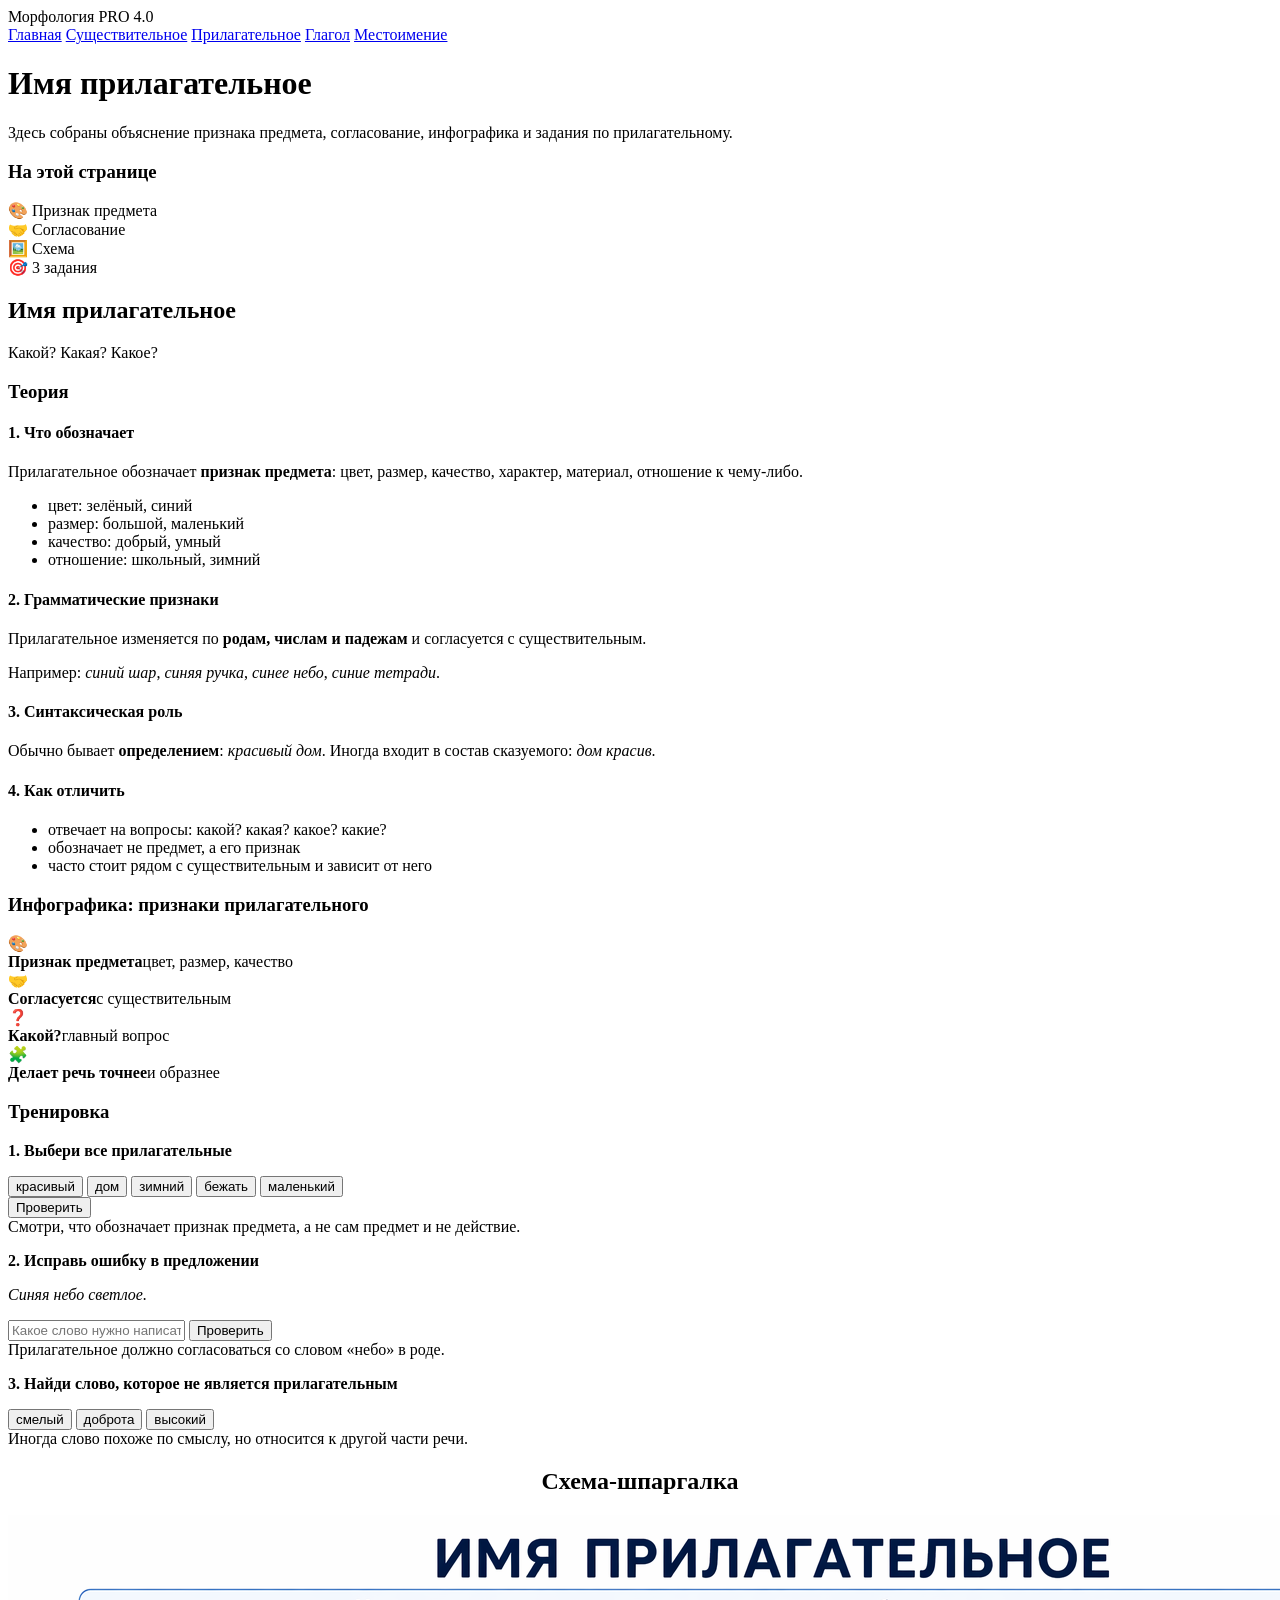
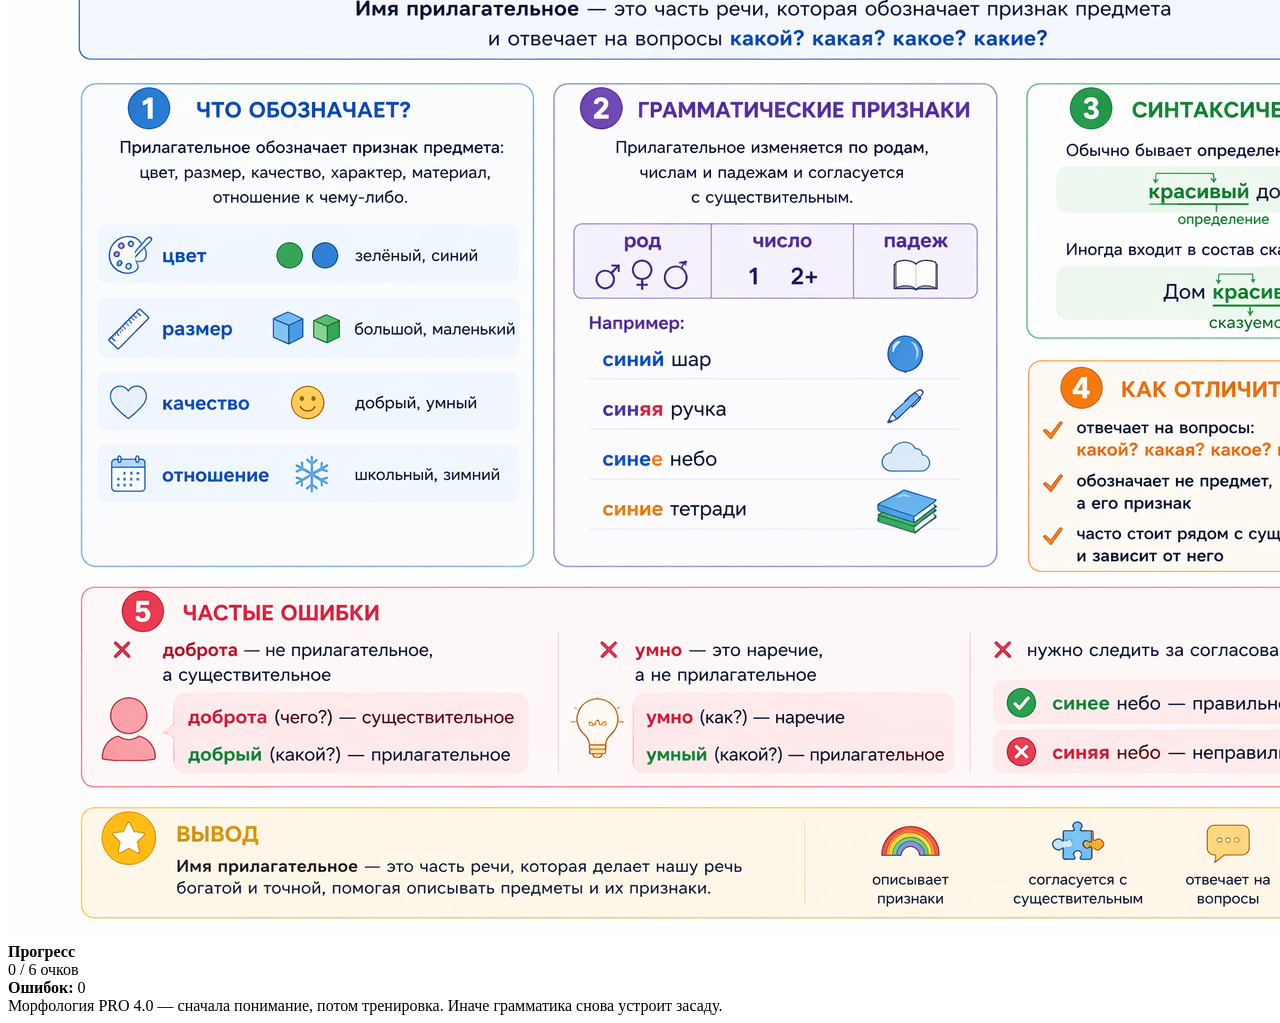
==== pages/adjective.html @ ce5824e8 "Add files via upload" ====
<!DOCTYPE html>
<html lang="ru">
<head>
  <meta charset="UTF-8" />
  <meta name="viewport" content="width=device-width, initial-scale=1.0" />
  <title>Имя прилагательное — Морфология PRO 4.0</title>
  <link rel="stylesheet" href="../assets/styles.css" />
</head>
<body data-max-score="6" data-storage-key="adjective">
<header>
  <div class="container">
    <div class="topbar">
      <div class="logo">Морфология PRO 4.0</div>
      <nav>
        <a href="../index.html">Главная</a>
        <a href="noun.html">Существительное</a>
        <a href="adjective.html">Прилагательное</a>
        <a href="verb.html">Глагол</a>
        <a href="pronoun.html">Местоимение</a>
      </nav>
    </div>

      <div class="hero">
        <div>
          <h1>Имя прилагательное</h1>
          <p>Здесь собраны объяснение признака предмета, согласование, инфографика и задания по прилагательному.</p>
        </div>
        <div class="hero-card">
          <h3>На этой странице</h3>
          <div class="hero-grid">
            <div class="hero-mini">🎨 Признак предмета</div>
            <div class="hero-mini">🤝 Согласование</div>
            <div class="hero-mini">🖼️ Схема</div>
            <div class="hero-mini">🎯 3 задания</div>
          </div>
        </div>
      </div>
    </div>
  </header>
  <main>
    <div class="container">
      <section class="section">
        <div class="section-head">
          <h2>Имя прилагательное</h2>
          <span class="tag">Какой? Какая? Какое?</span>
        </div>
        <div class="grid">
          <div>
            <article class="card">
              <h3>Теория</h3>
              <div class="theory-block">
                <h4>1. Что обозначает</h4>
                <p>Прилагательное обозначает <strong>признак предмета</strong>: цвет, размер, качество, характер, материал, отношение к чему-либо.</p>
                <ul>
                  <li>цвет: зелёный, синий</li>
                  <li>размер: большой, маленький</li>
                  <li>качество: добрый, умный</li>
                  <li>отношение: школьный, зимний</li>
                </ul>
              </div>
              <div class="theory-block">
                <h4>2. Грамматические признаки</h4>
                <p>Прилагательное изменяется по <strong>родам, числам и падежам</strong> и согласуется с существительным.</p>
                <p>Например: <em>синий шар</em>, <em>синяя ручка</em>, <em>синее небо</em>, <em>синие тетради</em>.</p>
              </div>
              <div class="theory-block">
                <h4>3. Синтаксическая роль</h4>
                <p>Обычно бывает <strong>определением</strong>: <em>красивый дом</em>. Иногда входит в состав сказуемого: <em>дом красив</em>.</p>
              </div>
              <div class="theory-block">
                <h4>4. Как отличить</h4>
                <ul>
                  <li>отвечает на вопросы: какой? какая? какое? какие?</li>
                  <li>обозначает не предмет, а его признак</li>
                  <li>часто стоит рядом с существительным и зависит от него</li>
                </ul>
              </div>
            </article>
            <article class="card infographic">
              <h3>Инфографика: признаки прилагательного</h3>
              <div class="info-grid">
                <div class="info-item"><div class="emoji">🎨</div><strong>Признак предмета</strong><span>цвет, размер, качество</span></div>
                <div class="info-item"><div class="emoji">🤝</div><strong>Согласуется</strong><span>с существительным</span></div>
                <div class="info-item"><div class="emoji">❓</div><strong>Какой?</strong><span>главный вопрос</span></div>
                <div class="info-item"><div class="emoji">🧩</div><strong>Делает речь точнее</strong><span>и образнее</span></div>
              </div>
            </article>
          </div>
          <aside class="card trainer-panel">
            <h3>Тренировка</h3>
            <div class="task" data-points="2">
              <p><strong>1. Выбери все прилагательные</strong></p>
              <div class="options multi-select" data-answer="красивый,зимний,маленький">
                <button class="option-btn">красивый</button>
                <button class="option-btn">дом</button>
                <button class="option-btn">зимний</button>
                <button class="option-btn">бежать</button>
                <button class="option-btn">маленький</button>
              </div>
              <button class="primary-btn check-multi">Проверить</button>
              <div class="result"></div>
              <div class="explain">Смотри, что обозначает признак предмета, а не сам предмет и не действие.</div>
            </div>
            <div class="task" data-points="2">
              <p><strong>2. Исправь ошибку в предложении</strong></p>
              <p><em>Синяя небо светлое.</em></p>
              <input type="text" class="free-input" data-answer="синее" placeholder="Какое слово нужно написать правильно?" />
              <button class="primary-btn check-input">Проверить</button>
              <div class="result"></div>
              <div class="explain">Прилагательное должно согласоваться со словом «небо» в роде.</div>
            </div>
            <div class="task" data-points="2">
              <p><strong>3. Найди слово, которое не является прилагательным</strong></p>
              <div class="options single-select" data-answer="доброта">
                <button class="option-btn">смелый</button>
                <button class="option-btn">доброта</button>
                <button class="option-btn">высокий</button>
              </div>
              <div class="result"></div>
              <div class="explain">Иногда слово похоже по смыслу, но относится к другой части речи.</div>
            </div>
          </aside>
        </div>
      </section>
      <section class="section">
        <h2 style="text-align:center;">Схема-шпаргалка</h2>
        <img src="../images/Имя прил. схема.png" class="zoom-img" alt="Схема: имя прилагательное" />
      </section>
      <div class="sticky-stats">
        <div><strong>Прогресс</strong><br><span id="stickyText">0 / 6 очков</span></div>
        <div class="progress-track"><div class="progress-fill" id="progressFill"></div></div>
        <div><strong>Ошибок:</strong> <span id="mistakeValue">0</span></div>
      </div>
    </div>
  </main>

<footer>
  Морфология PRO 4.0 — сначала понимание, потом тренировка. Иначе грамматика снова устроит засаду.
</footer>
<script src="../assets/page.js"></script>

</body>
</html>
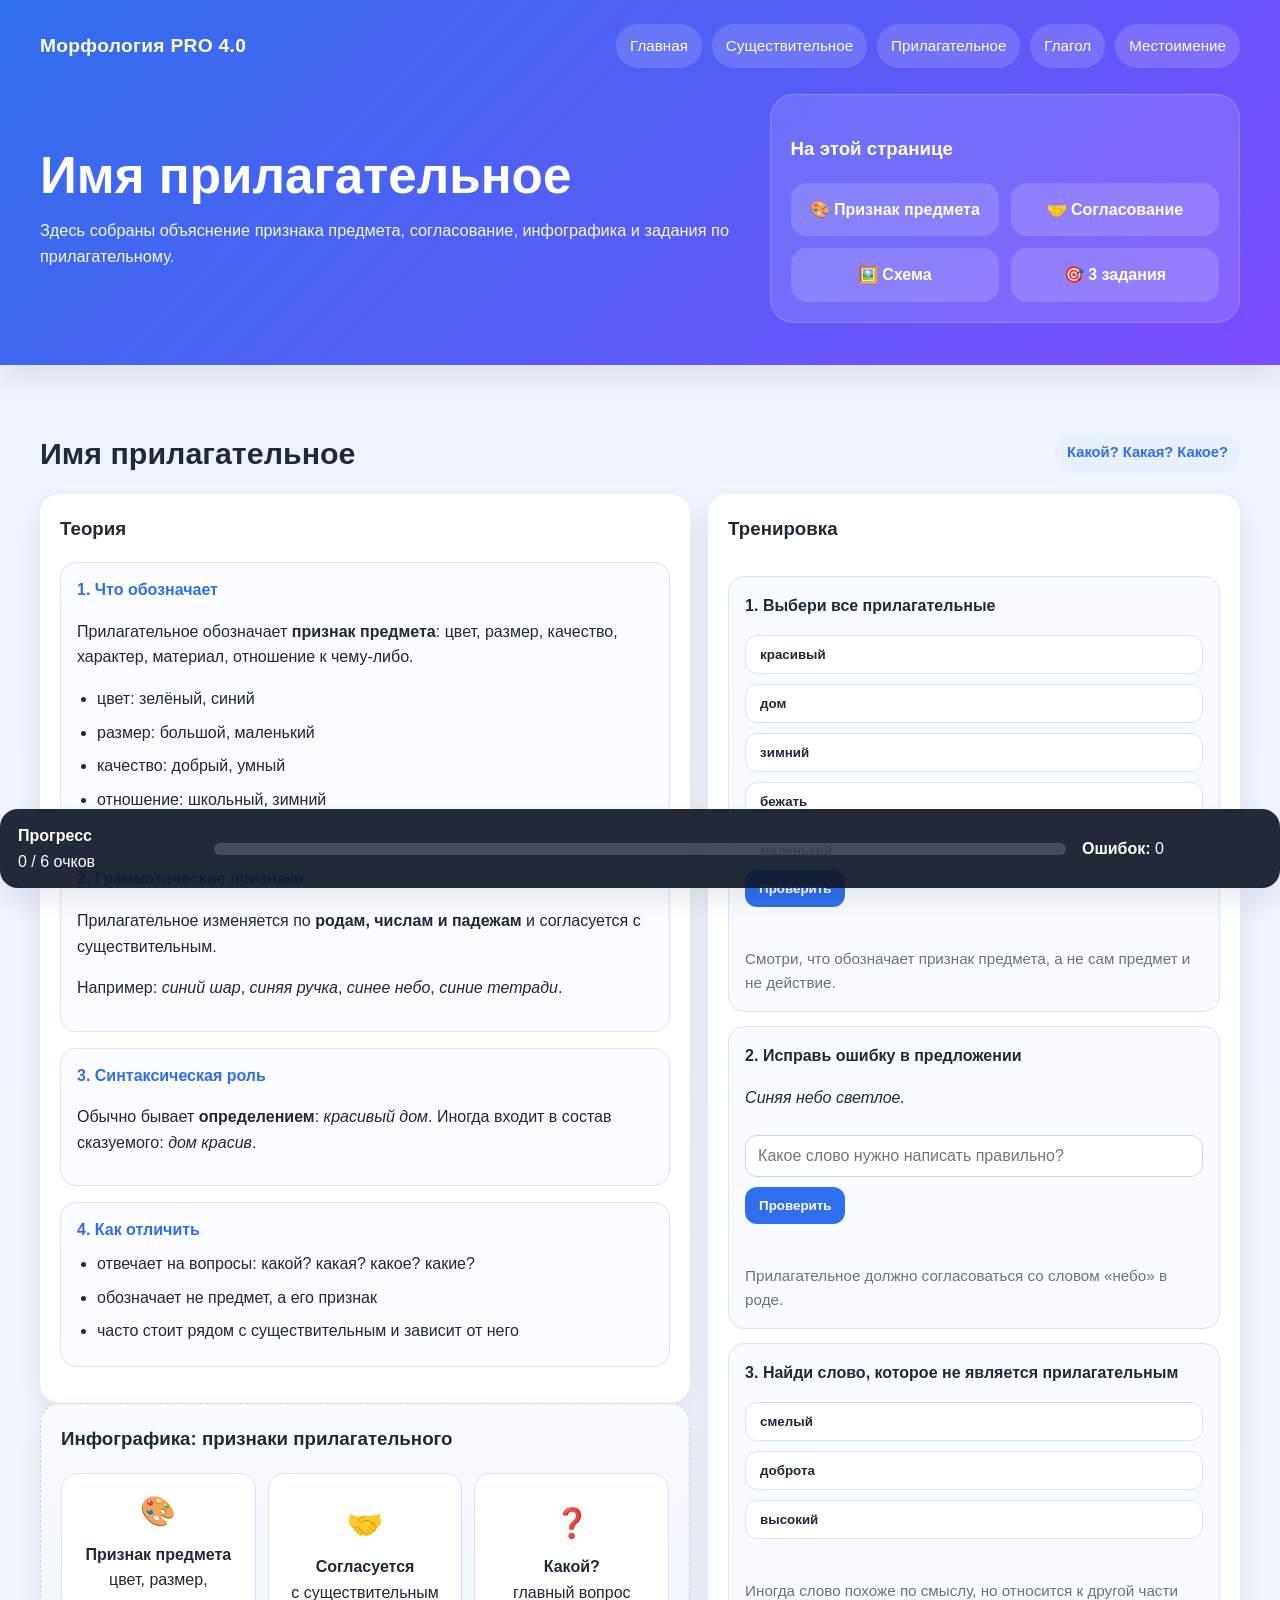
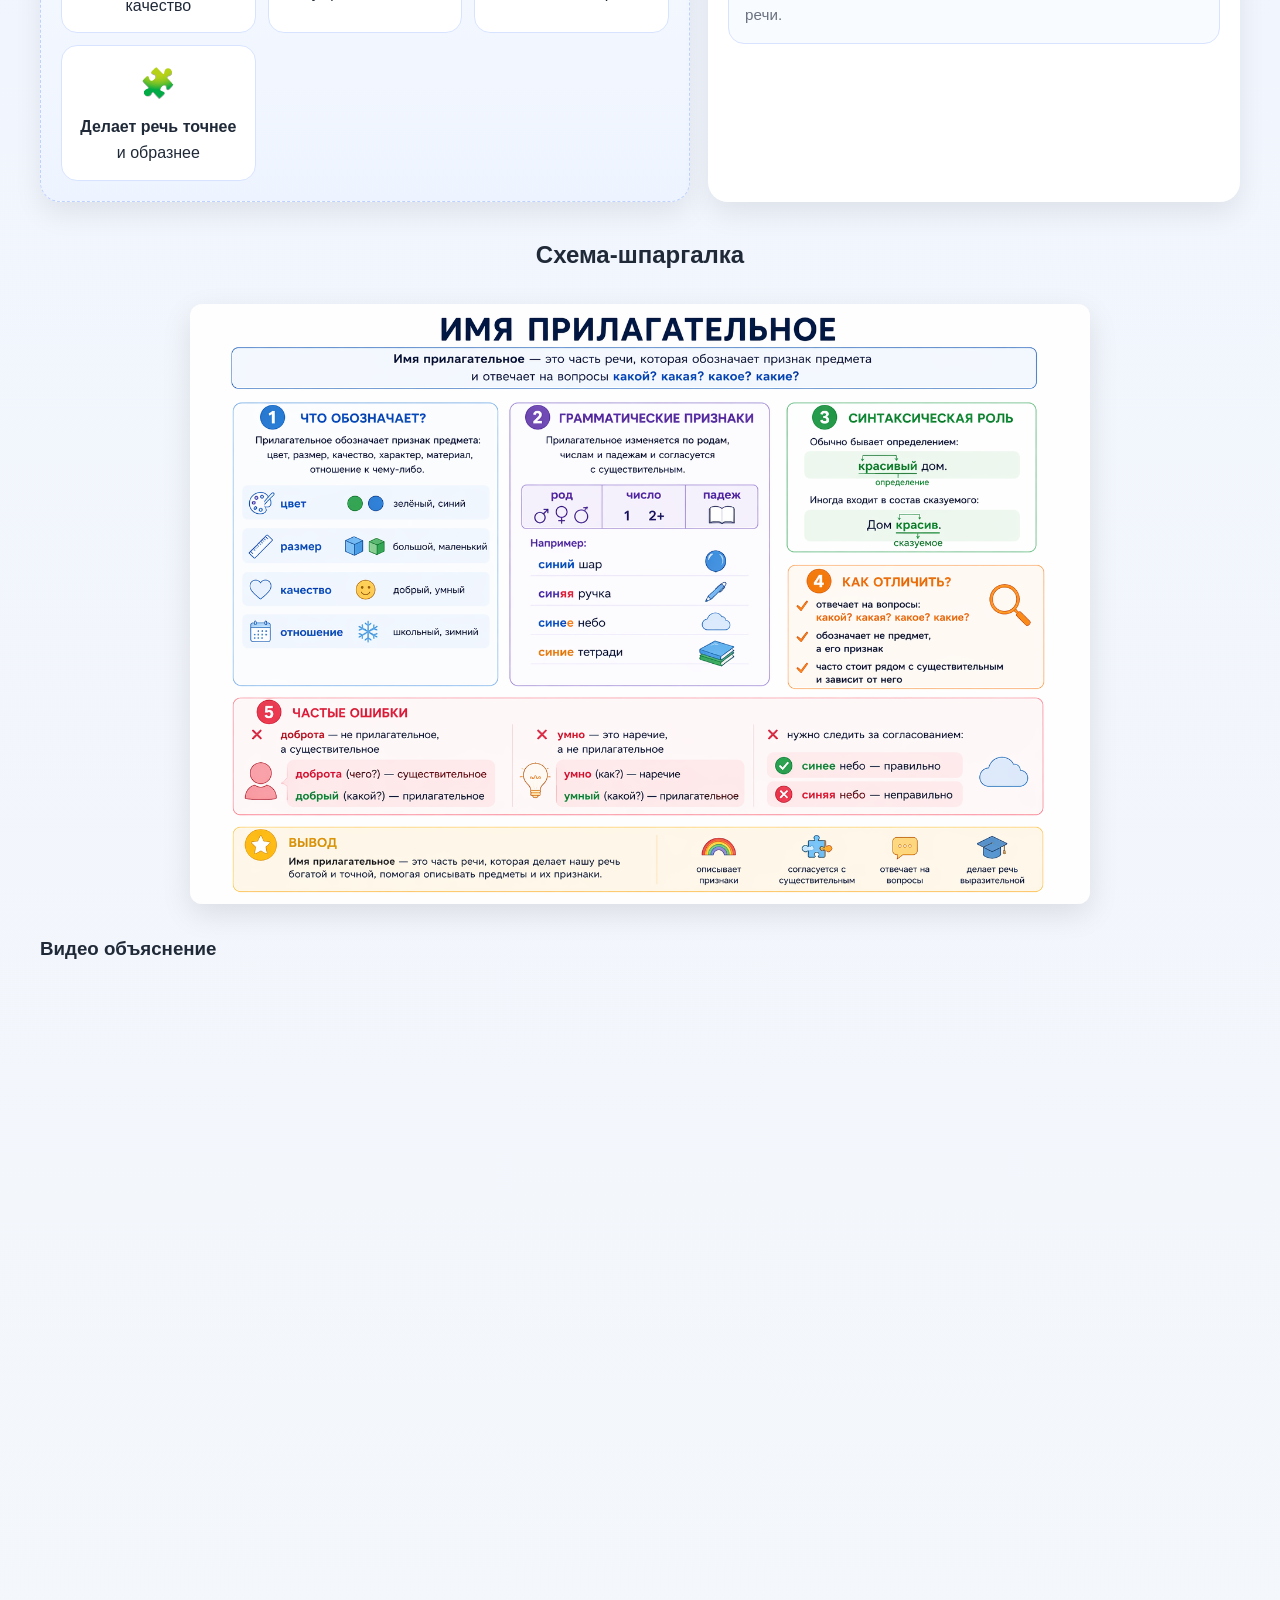
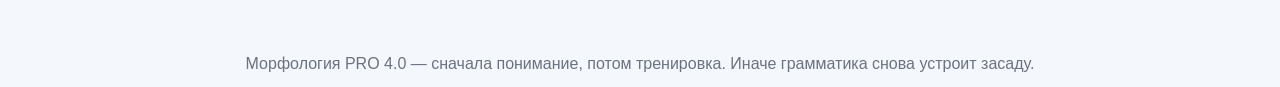
==== commit 9bb1bf2a: "Update adjective.html" ====
--- a/pages/adjective.html
+++ b/pages/adjective.html
@@ -125,6 +125,16 @@
       <section class="section">
         <h2 style="text-align:center;">Схема-шпаргалка</h2>
         <img src="../images/Имя прил. схема.png" class="zoom-img" alt="Схема: имя прилагательное" />
+        <h3>Видео объяснение</h3>
+  
+  <iframe 
+    width="100%" 
+    height="450" 
+    src="https://youtu.be/ZMCBZFGoVbQ?si=SSpvPGgIXzqRl3Gq" 
+    frameborder="0" 
+    allowfullscreen>
+  </iframe>
+</div>
       </section>
       <div class="sticky-stats">
         <div><strong>Прогресс</strong><br><span id="stickyText">0 / 6 очков</span></div>
@@ -140,4 +150,4 @@
 <script src="../assets/page.js"></script>
 
 </body>
-</html>+</html>
--- a/assets/styles.css
+++ b/assets/styles.css
@@ -0,0 +1,105 @@
+:root {
+  --bg: #f4f7fb;
+  --bg-soft: #eef4ff;
+  --card: #ffffff;
+  --text: #1f2937;
+  --muted: #6b7280;
+  --blue: #2f6fed;
+  --violet: #7c4dff;
+  --green: #169c57;
+  --red: #cf3f3f;
+  --yellow: #f59e0b;
+  --line: #d8e3ff;
+  --shadow: 0 12px 28px rgba(0,0,0,.08);
+  --radius: 20px;
+}
+* { box-sizing: border-box; }
+html { scroll-behavior: smooth; }
+body {
+  margin: 0;
+  font-family: Inter, Arial, sans-serif;
+  background: linear-gradient(180deg, #eef3ff 0%, var(--bg) 100%);
+  color: var(--text);
+  line-height: 1.6;
+}
+.container { width: min(1200px, 94%); margin: 0 auto; }
+header {
+  background: linear-gradient(135deg, var(--blue), var(--violet));
+  color: white;
+  padding: 24px 0 42px;
+  box-shadow: var(--shadow);
+}
+.topbar {
+  display: flex; justify-content: space-between; align-items: center; gap: 12px; flex-wrap: wrap; margin-bottom: 26px;
+}
+.logo { font-size: 1.2rem; font-weight: 800; letter-spacing: .3px; }
+nav { display: flex; flex-wrap: wrap; gap: 10px; }
+nav a {
+  color: white; text-decoration: none; background: rgba(255,255,255,.14); padding: 10px 14px; border-radius: 999px; transition: .2s ease; font-size: .95rem;
+}
+nav a:hover { background: rgba(255,255,255,.22); }
+.hero { display: grid; grid-template-columns: 1.2fr .8fr; gap: 24px; align-items: center; }
+.hero h1 { font-size: clamp(2rem, 4vw, 3.2rem); line-height: 1.08; margin: 0 0 14px; }
+.hero p { margin: 0; opacity: .95; font-size: 1.02rem; }
+.hero-card {
+  background: rgba(255,255,255,.12); border: 1px solid rgba(255,255,255,.18); border-radius: 24px; padding: 20px; backdrop-filter: blur(10px);
+}
+.hero-grid { display: grid; grid-template-columns: repeat(2, 1fr); gap: 12px; margin-top: 12px; }
+.hero-mini { background: rgba(255,255,255,.15); border-radius: 16px; padding: 14px; font-weight: 600; text-align: center; }
+main { padding: 30px 0 70px; }
+.section { margin: 34px 0; scroll-margin-top: 24px; }
+.section-head { display: flex; justify-content: space-between; align-items: center; gap: 14px; flex-wrap: wrap; margin-bottom: 16px; }
+.section-head h2 { margin: 0; font-size: 1.9rem; }
+.tag { padding: 8px 12px; border-radius: 999px; background: #e9f0ff; color: var(--blue); font-weight: 700; font-size: .92rem; }
+.grid { display: grid; grid-template-columns: 1.1fr .9fr; gap: 18px; }
+.card { background: var(--card); border-radius: var(--radius); box-shadow: var(--shadow); padding: 20px; }
+.card h3 { margin-top: 0; }
+.theory-block { margin-bottom: 16px; padding: 14px 16px; border-radius: 16px; background: #fafcff; border: 1px solid var(--line); }
+.theory-block h4 { margin: 0 0 8px; color: var(--blue); }
+ul { margin: 8px 0 0; padding-left: 20px; }
+li { margin-bottom: 8px; }
+.infographic { background: linear-gradient(180deg, #f8fbff 0%, #eef4ff 100%); border: 1px dashed #bfd2ff; }
+.info-grid { display: grid; grid-template-columns: repeat(auto-fit, minmax(150px, 1fr)); gap: 12px; margin-top: 12px; }
+.info-item { background: white; border: 1px solid #d8e4ff; border-radius: 16px; padding: 14px; text-align: center; min-height: 124px; display: flex; flex-direction: column; justify-content: center; }
+.emoji { font-size: 1.8rem; margin-bottom: 8px; }
+.mini-table { display: grid; gap: 8px; margin-top: 10px; }
+.mini-row { display: grid; grid-template-columns: 1.1fr 1.3fr; gap: 10px; background: white; border: 1px solid var(--line); border-radius: 12px; padding: 10px 12px; }
+.trainer-panel { display: flex; flex-direction: column; gap: 14px; }
+.task { background: #f8fbff; border: 1px solid var(--line); border-radius: 16px; padding: 16px; }
+.task p { margin-top: 0; }
+.options { display: grid; gap: 10px; }
+button, .link-btn {
+  border: none; border-radius: 12px; padding: 11px 14px; font-weight: 700; cursor: pointer; transition: .2s ease; display: inline-block; text-decoration: none;
+}
+.option-btn { background: white; border: 1px solid var(--line); text-align: left; color: var(--text); }
+.option-btn:hover { background: #eef4ff; }
+.primary-btn, .link-primary { background: var(--blue); color: white; }
+.secondary-btn, .link-secondary { background: white; color: var(--text); border: 1px solid var(--line); }
+input[type="text"], select { width: 100%; margin: 8px 0 10px; padding: 11px 12px; border-radius: 12px; border: 1px solid #cbd5e1; font-size: 1rem; background: white; }
+.result { margin-top: 8px; min-height: 24px; font-weight: 700; }
+.good { color: var(--green); }
+.bad { color: var(--red); }
+.explain { margin-top: 8px; color: var(--muted); font-size: .95rem; }
+.chips { display: flex; flex-wrap: wrap; gap: 8px; margin: 12px 0; }
+.chip { padding: 9px 12px; border-radius: 999px; background: white; border: 1px solid var(--line); cursor: grab; user-select: none; }
+.dropzone { min-height: 54px; border: 2px dashed #bfd2ff; background: white; border-radius: 14px; padding: 12px; margin-top: 8px; }
+.dropzone strong { display: block; margin-bottom: 6px; }
+.drag-note { color: var(--muted); font-size: .92rem; margin-top: 6px; }
+.zoom-img { width: 100%; max-width: 900px; display: block; margin: 30px auto; border-radius: 12px; box-shadow: 0 10px 30px rgba(0,0,0,0.1); }
+.sticky-stats { position: sticky; bottom: 12px; z-index: 20; margin-top: 28px; background: rgba(17,24,39,.92); color: white; border-radius: 18px; padding: 14px 18px; box-shadow: var(--shadow); display: grid; grid-template-columns: 180px 1fr 180px; gap: 16px; align-items: center; }
+.progress-track { height: 12px; background: rgba(255,255,255,.16); border-radius: 999px; overflow: hidden; }
+.progress-fill { width: 0%; height: 100%; background: linear-gradient(90deg, #60a5fa, #a78bfa); transition: width .25s ease; }
+footer { text-align: center; color: var(--muted); padding: 28px 0 10px; }
+
+.parts-grid { display: grid; grid-template-columns: repeat(auto-fit, minmax(240px, 1fr)); gap: 18px; }
+.part-card { background: white; border-radius: 22px; box-shadow: var(--shadow); padding: 20px; display: flex; flex-direction: column; gap: 12px; }
+.part-card h3 { margin: 0; }
+.part-card p { margin: 0; color: var(--muted); }
+.part-meta { color: var(--blue); font-weight: 700; }
+.feature-list { display: grid; gap: 8px; color: var(--text); }
+.tip-box { background: #fff7e8; border: 1px solid #fde3a7; border-radius: 18px; padding: 18px; }
+.small-note { color: var(--muted); font-size: .95rem; }
+
+@media (max-width: 980px) {
+  .hero, .grid, .sticky-stats { grid-template-columns: 1fr; }
+}
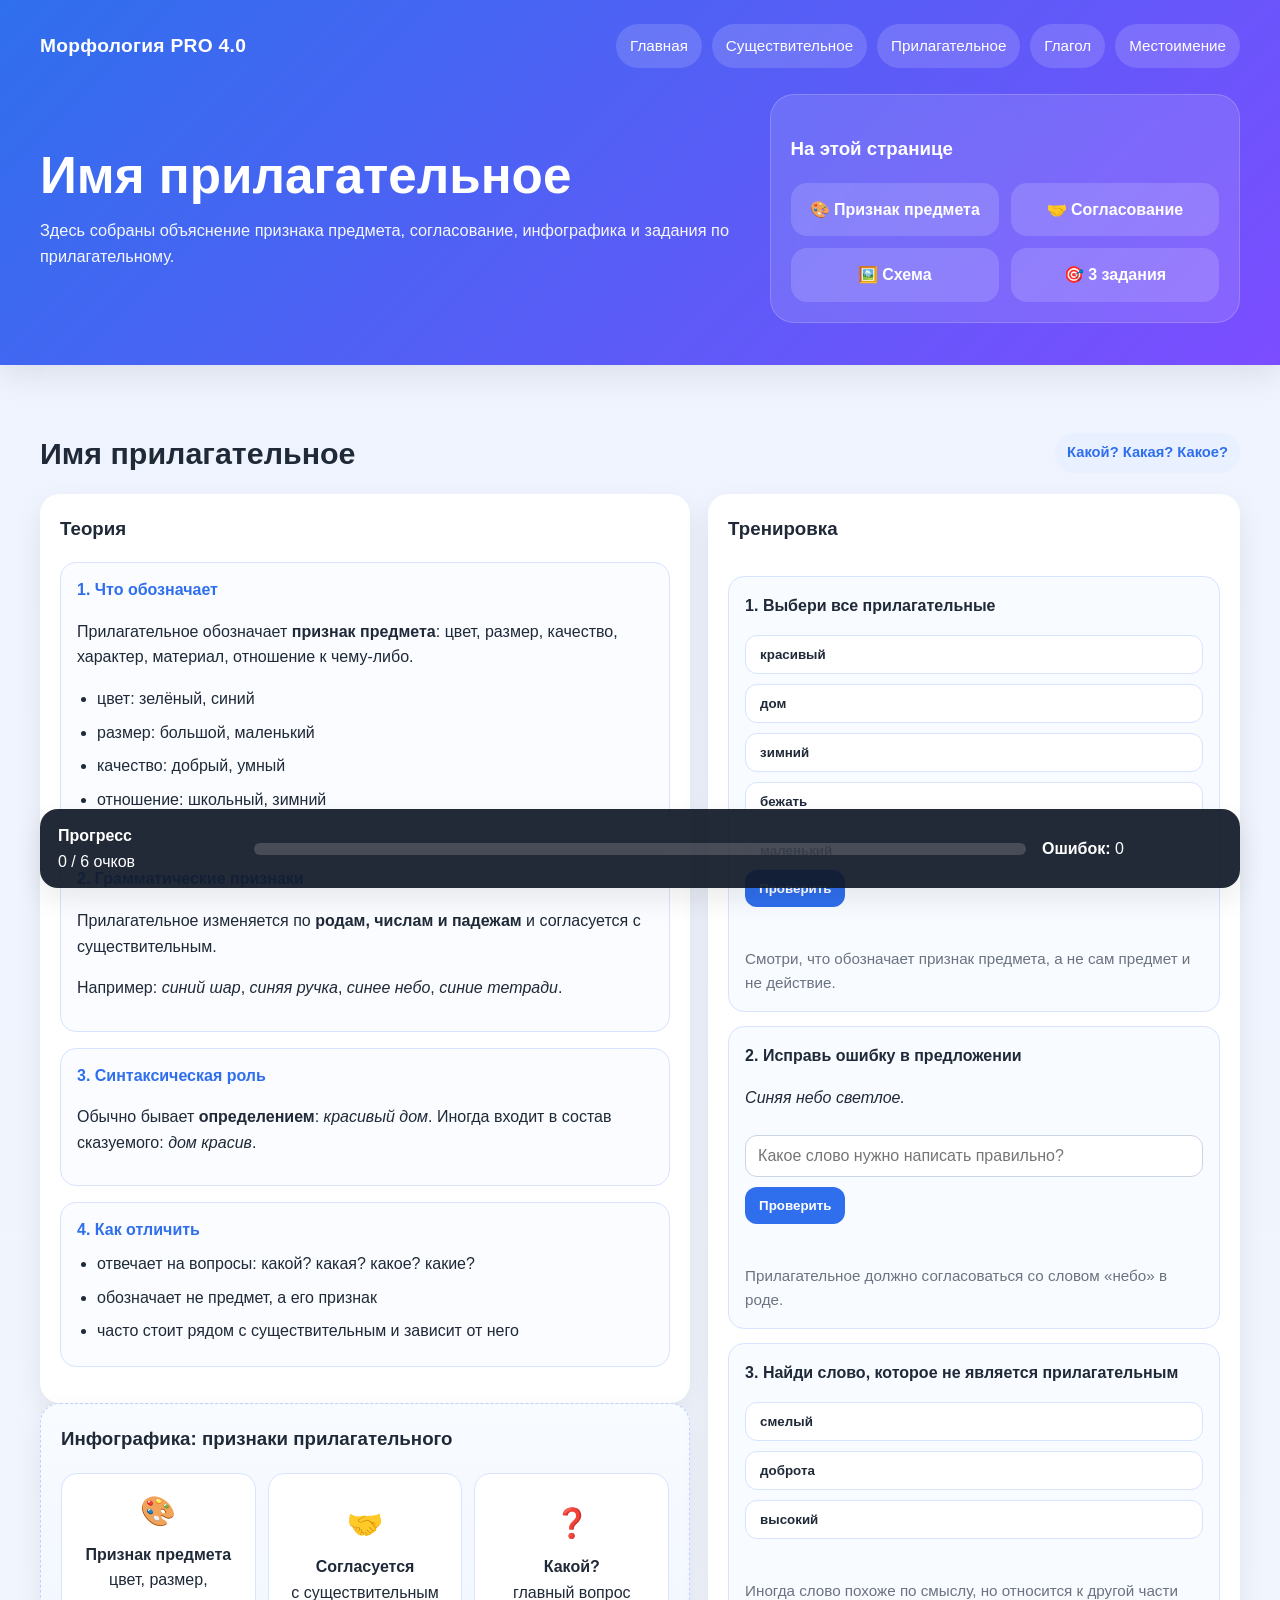
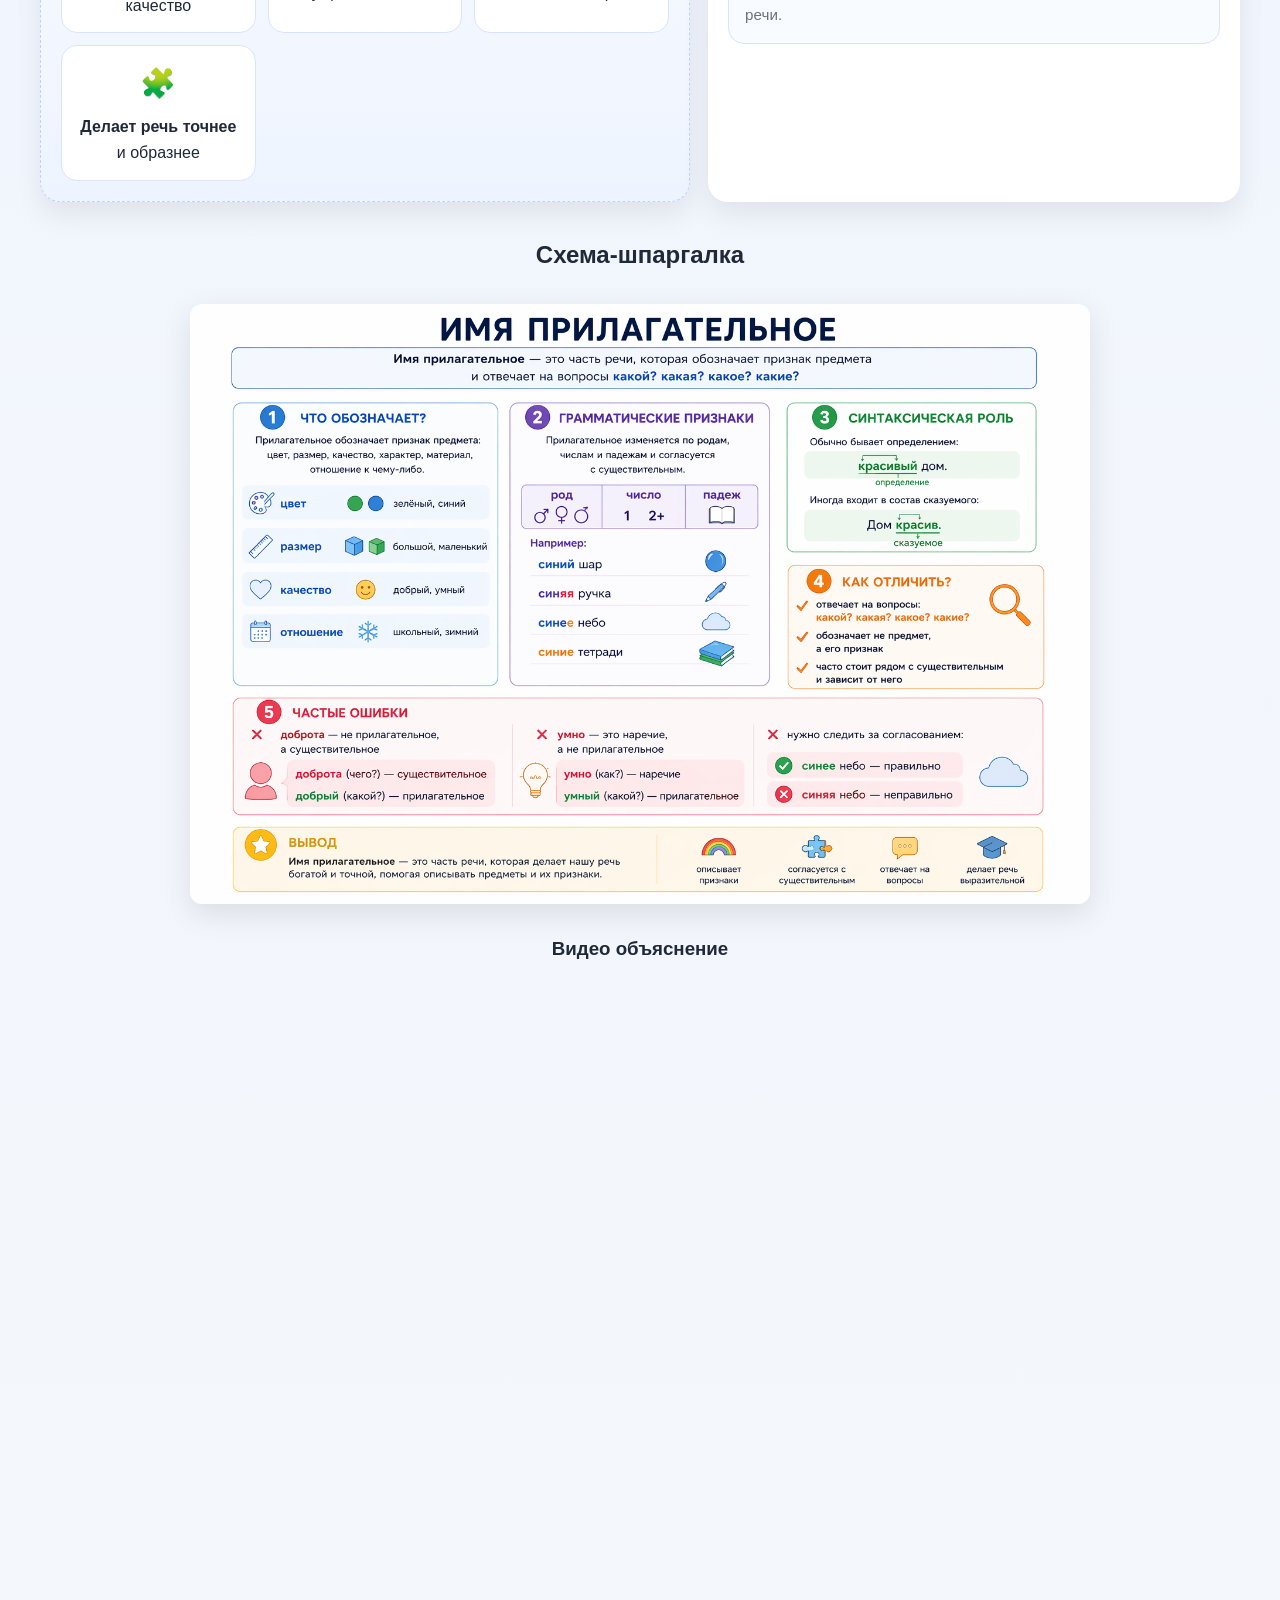
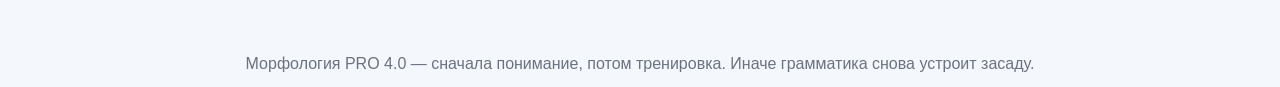
==== commit 601a8332: "Update adjective.html" ====
--- a/pages/adjective.html
+++ b/pages/adjective.html
@@ -125,13 +125,16 @@
       <section class="section">
         <h2 style="text-align:center;">Схема-шпаргалка</h2>
         <img src="../images/Имя прил. схема.png" class="zoom-img" alt="Схема: имя прилагательное" />
-        <h3>Видео объяснение</h3>
   
-  <iframe 
-    width="100%" 
-    height="450" 
-    src="https://youtu.be/ZMCBZFGoVbQ?si=SSpvPGgIXzqRl3Gq" 
-    frameborder="0" 
+<div style="max-width: 800px; margin: 30px auto; text-align: center;">
+  <h3>Видео объяснение</h3>
+
+  <iframe
+    width="100%"
+    height="450"
+    src="https://www.youtube.com/embed/ZMCBZFGoVbQ"
+    title="YouTube video player"
+    frameborder="0"
     allowfullscreen>
   </iframe>
 </div>
